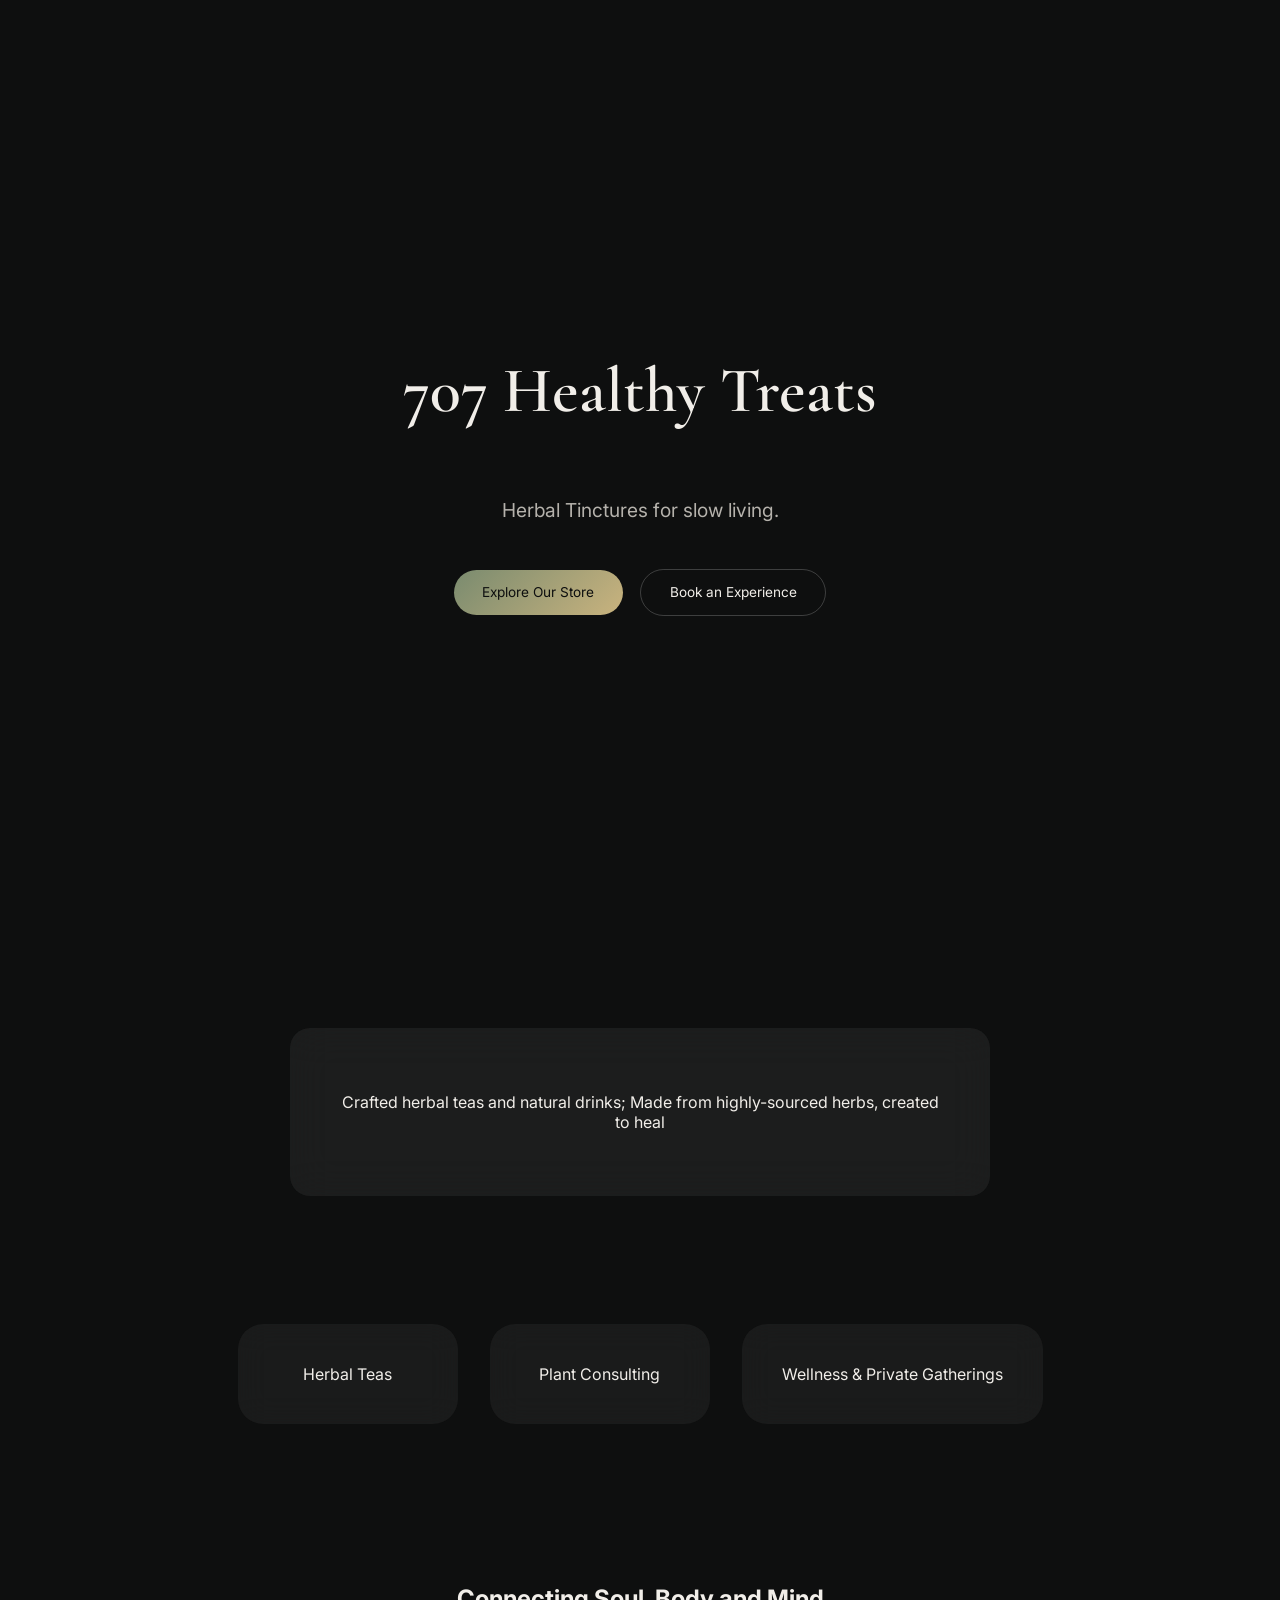
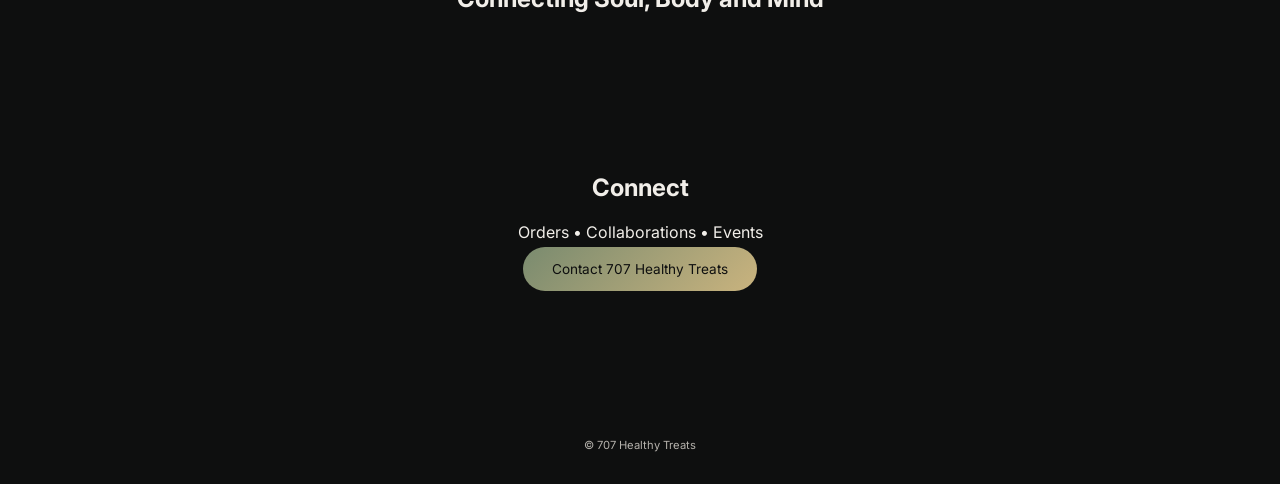
==== index.html @ c8fb6248 "first commit" ====
<!DOCTYPE html>
<html lang="en">
<head>
  <meta charset="UTF-8" />
  <meta name="viewport" content="width=device-width, initial-scale=1.0"/>
  <title>707 Healthy Treats</title>

  <link href="https://fonts.googleapis.com/css2?family=Cormorant+Garamond:wght@400;600&family=Inter:wght@300;400;500&display=swap" rel="stylesheet">
  <link rel="stylesheet" href="styles.css" />
</head>

<body>

<div class="noise"></div>

<section class="hero">
  <h1>707 Healthy Treats</h1>
  <p class="hero-sub">Herbal Tinctures for slow living.</p>

  <div class="hero-buttons">
    <a href="#experience" class="btn glow">Explore Our Store</a>
    <a href="#contact" class="btn ghost">Book an Experience</a>
  </div>
</section>

<section class="glass reveal">
  <p>
    Crafted herbal teas and natural drinks; Made from highly-sourced herbs, created to heal 
  </p>
</section>

<section class="cards reveal">
  <div class="card float">Herbal Teas</div>
  <div class="card float delay">Plant Consulting</div>
  <div class="card float delay2">Wellness & Private Gatherings</div>
</section>

<section id="experience" class="statement reveal">
  <h2>Connecting Soul, Body and Mind</h2>
</section>

<section id="contact" class="contact reveal">
  <h2>Connect</h2>
  <p>Orders • Collaborations • Events</p>
  <a class="btn glow">Contact 707 Healthy Treats</a>
</section>

<footer>
  © 707 Healthy Treats
</footer>

<script src="script.js"></script>
</body>
</html>
---- styles.css ----
* {
  box-sizing: border-box;
}

body {
  margin: 0;
  background: #0E0F0F;
  color: #F1EEE9;
  font-family: 'Inter', sans-serif;
  overflow-x: hidden;
}

.noise {
  position: fixed;
  inset: 0;
  background: url('https://grainy-gradients.vercel.app/noise.svg');
  opacity: 0.04;
  pointer-events: none;
  z-index: 1;
}

.hero {
  min-height: 100vh;
  display: flex;
  flex-direction: column;
  justify-content: center;
  align-items: center;
  text-align: center;
  z-index: 2;
  position: relative;
}

h1 {
  font-family: 'Cormorant Garamond', serif;
  font-size: 4rem;
  font-weight: 600;
}

.hero-sub {
  font-size: 1.2rem;
  color: #B5B2AC;
  margin-top: 1rem;
}

.hero-buttons {
  margin-top: 2.5rem;
}

.btn {
  padding: 0.9rem 1.8rem;
  margin: 0.4rem;
  border-radius: 40px;
  text-decoration: none;
  font-size: 0.85rem;
  transition: all 0.4s ease;
}

.glow {
  background: linear-gradient(135deg, #7A8B6F, #C9B37E);
  color: #0E0F0F;
}

.glow:hover {
  box-shadow: 0 0 30px rgba(201,179,126,0.4);
}

.ghost {
  border: 1px solid rgba(255,255,255,0.2);
  color: #F1EEE9;
}

.glass {
  max-width: 700px;
  margin: 8rem auto;
  padding: 3rem;
  background: rgba(255,255,255,0.06);
  backdrop-filter: blur(20px);
  border-radius: 20px;
  text-align: center;
}

.cards {
  display: flex;
  justify-content: center;
  gap: 2rem;
  margin: 6rem 2rem;
}

.card {
  background: rgba(255,255,255,0.05);
  padding: 2.5rem;
  border-radius: 25px;
  min-width: 220px;
  text-align: center;
  backdrop-filter: blur(15px);
}

.float {
  animation: float 6s ease-in-out infinite;
}

.delay { animation-delay: 1.5s; }
.delay2 { animation-delay: 3s; }

@keyframes float {
  0% { transform: translateY(0); }
  50% { transform: translateY(-15px); }
  100% { transform: translateY(0); }
}

.statement {
  text-align: center;
  margin: 10rem 2rem;
}

.contact {
  text-align: center;
  margin-bottom: 8rem;
}

footer {
  text-align: center;
  padding: 2rem;
  font-size: 0.7rem;
  color: #B5B2AC;
}

.reveal {
  opacity: 0;
  transform: translateY(30px);
  transition: all 1s ease;
}

.reveal.active {
  opacity: 1;
  transform: translateY(0);
}
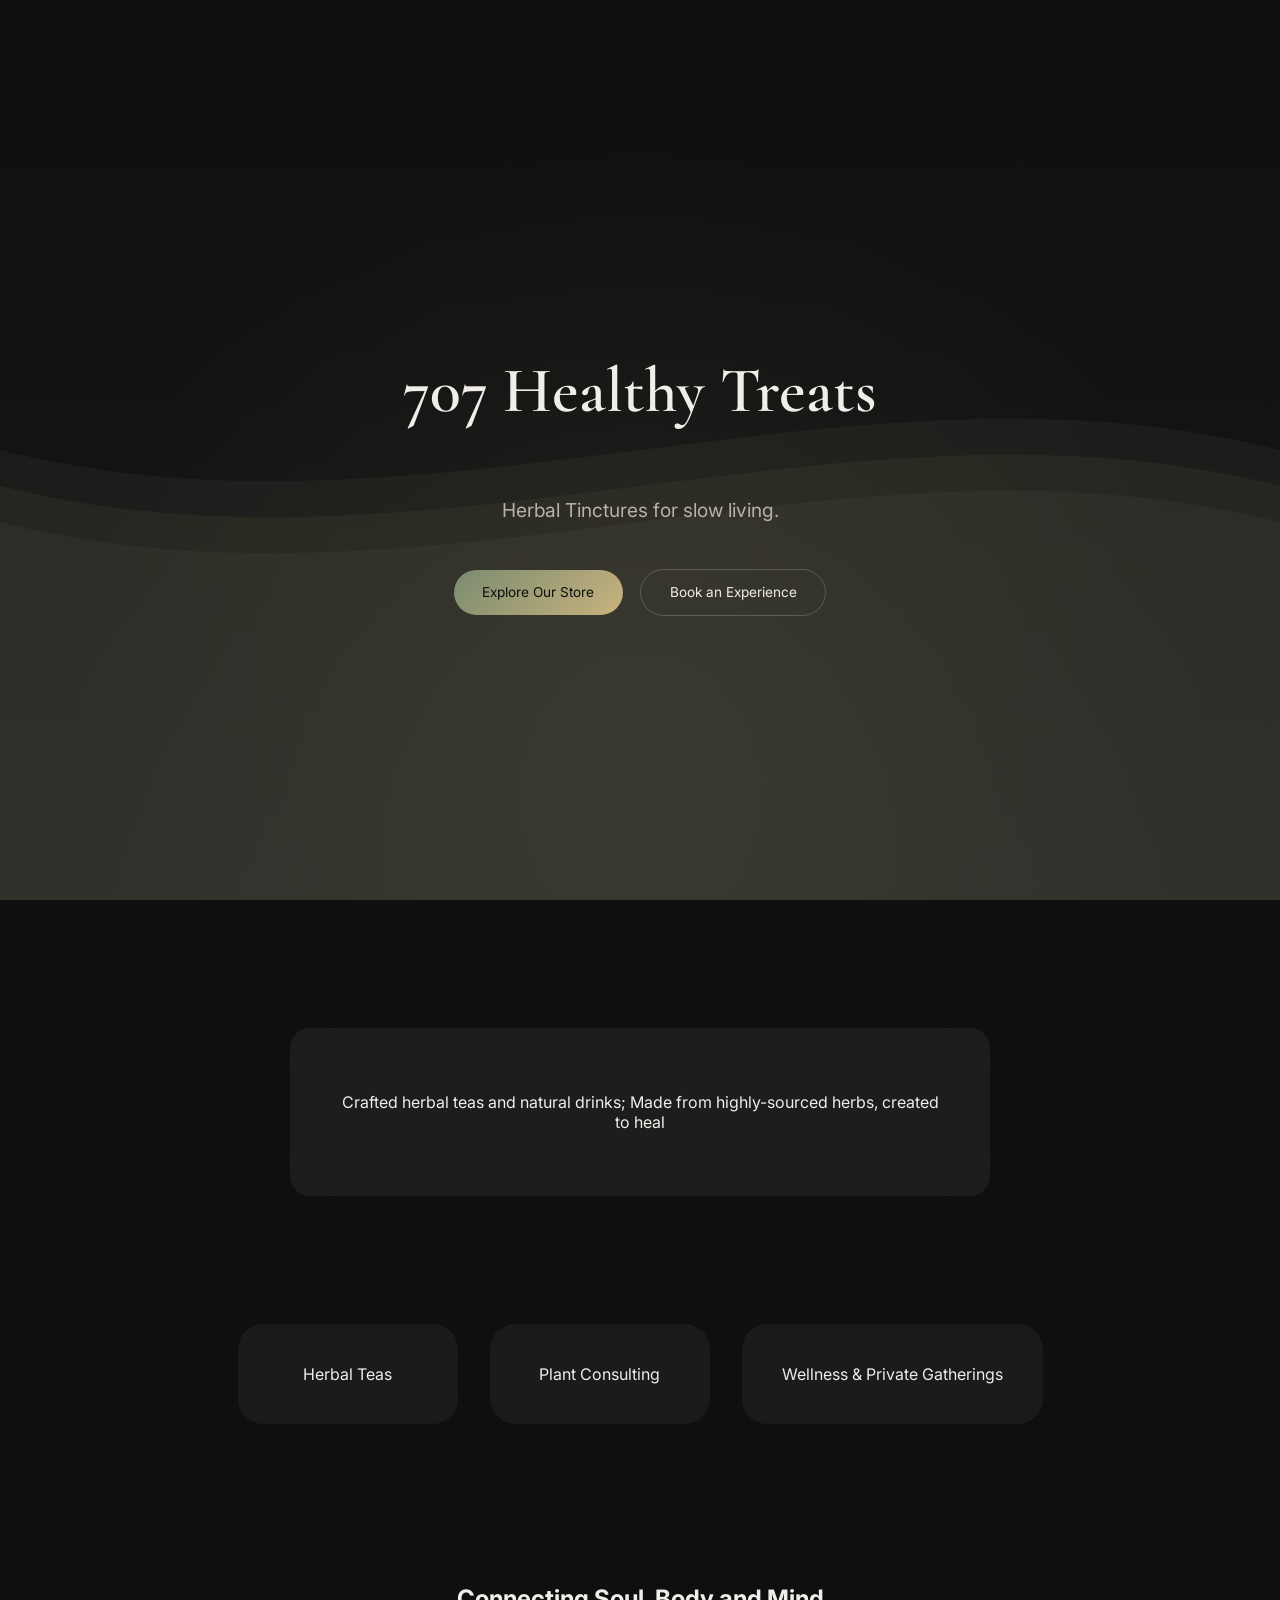
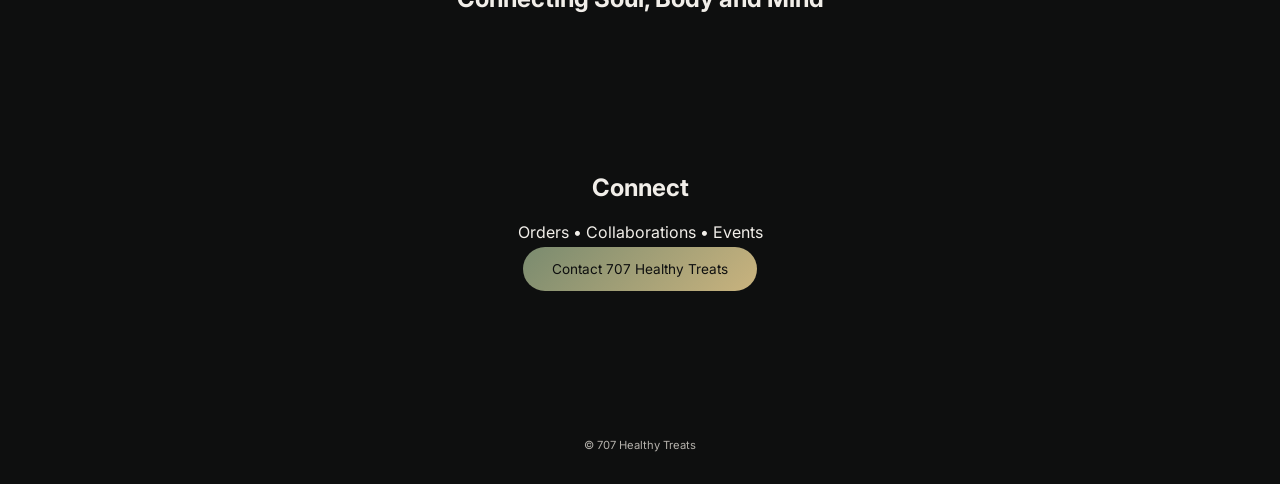
==== commit 4006e354: "waves" ====
--- a/index.html
+++ b/index.html
@@ -10,6 +10,16 @@
 </head>
 
 <body>
+    <div class="wave-bg">
+  <svg viewBox="0 0 1440 600" preserveAspectRatio="none">
+    <path class="wave wave1"
+      d="M0,300 C240,360 480,240 720,300 960,360 1200,240 1440,300 L1440,600 L0,600 Z"/>
+    <path class="wave wave2"
+      d="M0,320 C240,380 480,260 720,320 960,380 1200,260 1440,320 L1440,600 L0,600 Z"/>
+    <path class="wave wave3"
+      d="M0,340 C240,400 480,280 720,340 960,400 1200,280 1440,340 L1440,600 L0,600 Z"/>
+  </svg>
+</div>
 
 <div class="noise"></div>
 
--- a/styles.css
+++ b/styles.css
@@ -1,5 +1,10 @@
 * {
   box-sizing: border-box;
+}
+
+body > *:not(.wave-bg) {
+  position: relative;
+  z-index: 2;
 }
 
 body {
@@ -135,3 +140,65 @@
   opacity: 1;
   transform: translateY(0);
 }
+
+.wave-bg {
+  position: fixed;
+  inset: 0;
+  z-index: 0;
+  background: linear-gradient(180deg, #0E0F0F 0%, #161818 100%);
+  overflow: hidden;
+}
+
+.wave-bg svg {
+  position: absolute;
+  bottom: -10%;
+  width: 200%;
+  height: 120%;
+}
+
+.wave {
+  fill: rgba(122, 139, 111, 0.08);
+  animation: waveMove 20s ease-in-out infinite alternate;
+}
+
+.wave1 {
+  animation-duration: 22s;
+}
+
+.wave2 {
+  fill: rgba(201, 179, 126, 0.06);
+  animation-duration: 28s;
+}
+
+.wave3 {
+  fill: rgba(255, 255, 255, 0.03);
+  animation-duration: 35s;
+}
+
+@keyframes waveMove {
+  0% {
+    transform: translateX(0) translateY(0);
+  }
+  100% {
+    transform: translateX(-15%) translateY(-10px);
+  }
+}
+
+.wave-bg::after {
+  content: "";
+  position: absolute;
+  inset: 0;
+  background: radial-gradient(circle at 50% 80%, rgba(201,179,126,0.08), transparent 60%);
+}
+
+@keyframes waveMove {
+  0% {
+    transform: translateX(0) translateY(0);
+  }
+  50% {
+    transform: translateX(-8%) translateY(-15px);
+  }
+  100% {
+    transform: translateX(-15%) translateY(0);
+  }
+}
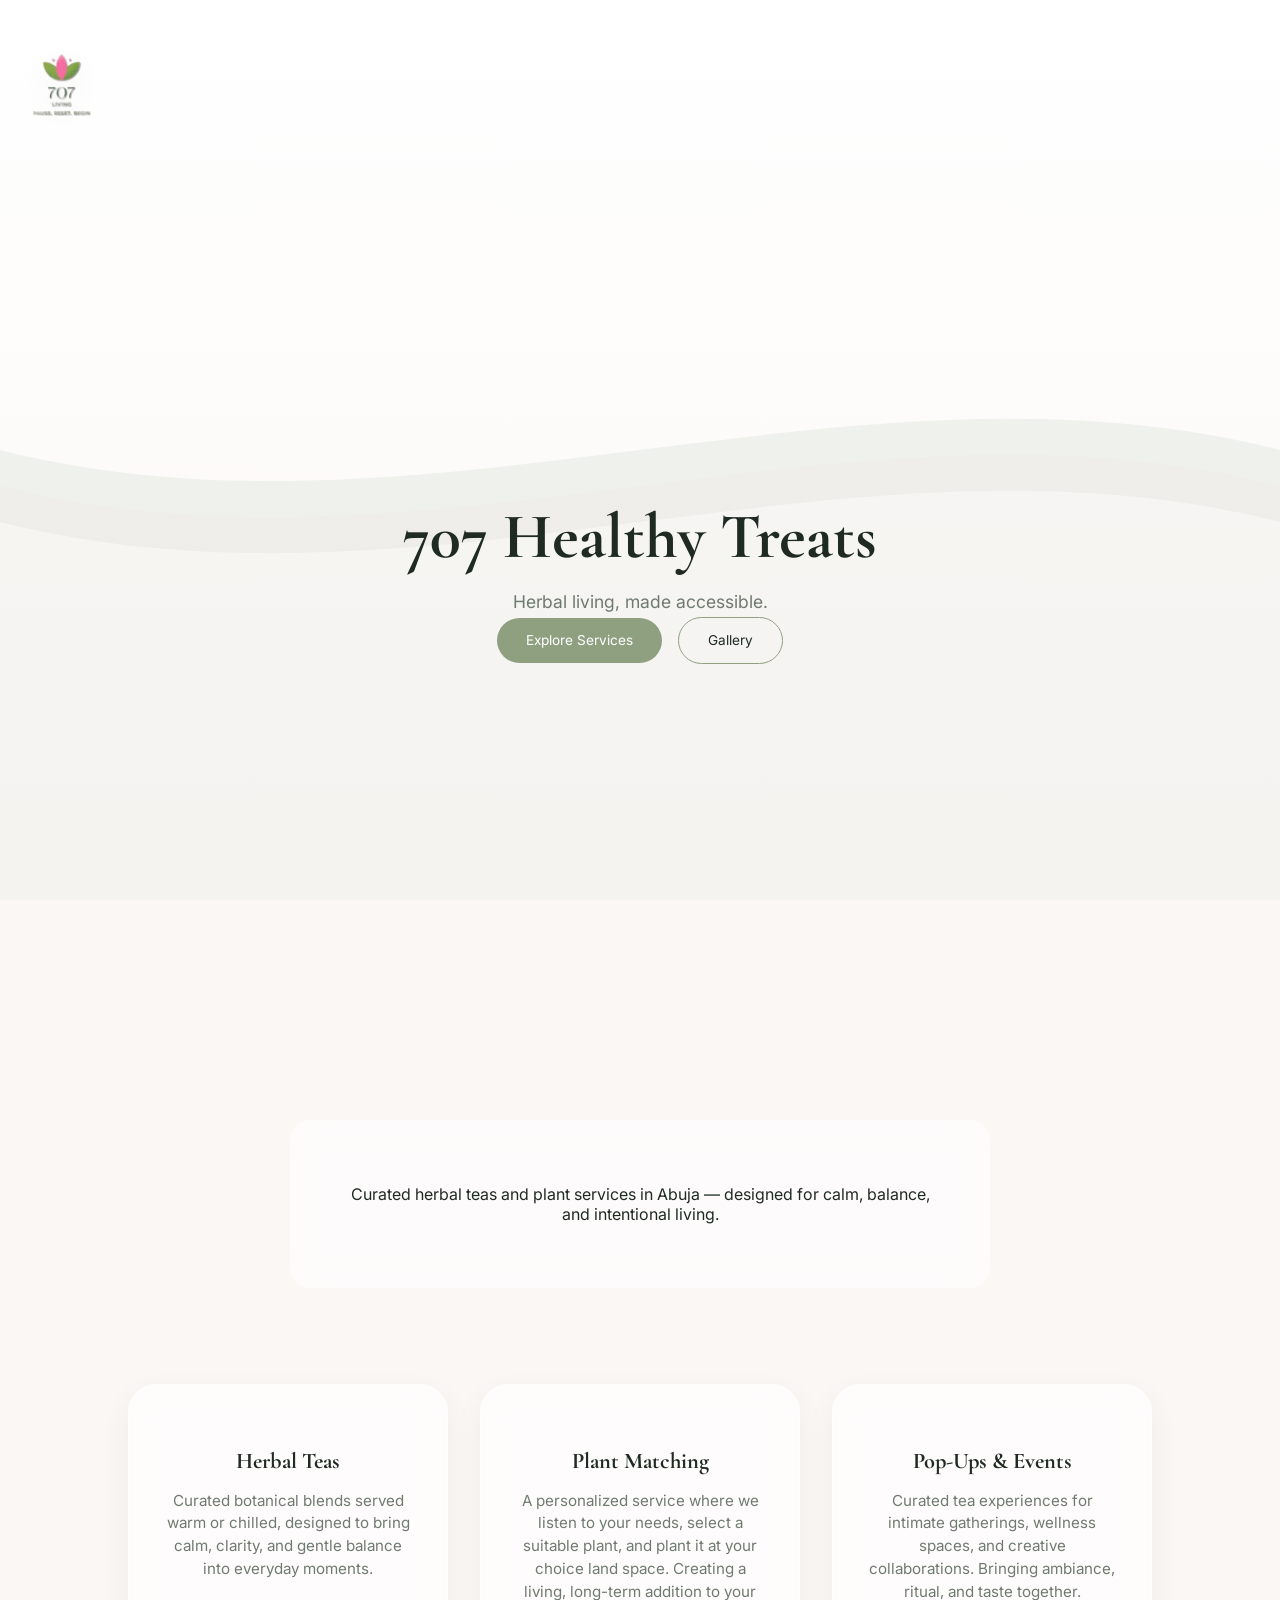
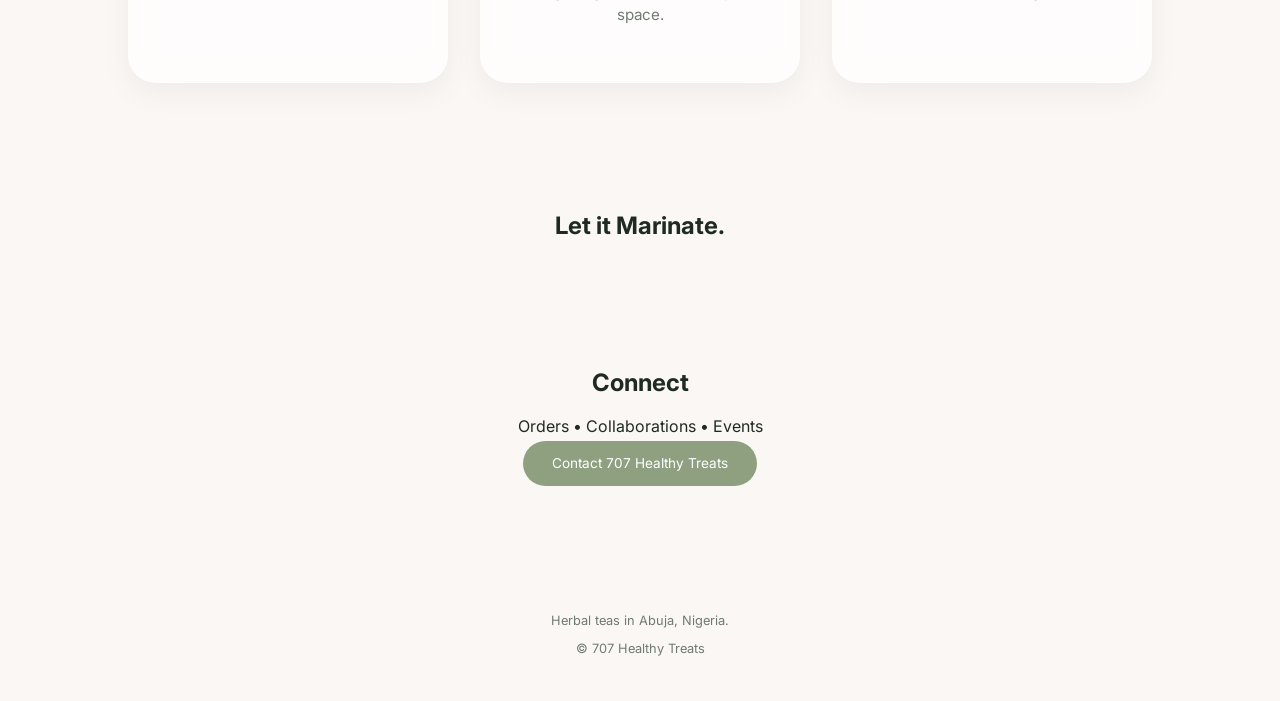
==== commit 314b6330: "Changes II" ====
--- a/index.html
+++ b/index.html
@@ -3,14 +3,26 @@
 <head>
   <meta charset="UTF-8" />
   <meta name="viewport" content="width=device-width, initial-scale=1.0"/>
-  <title>707 Healthy Treats</title>
+
+  <!-- SEO META TAGS -->
+  <title>707 Healthy Treats | Herbal Teas & Plant Services in Abuja, Nigeria</title>
+  <meta name="description" content="707 Healthy Treats offers curated herbal teas, plant services, and botanical experiences in Abuja, Nigeria. Order teas, book plant services, and wellness experiences.">
+  <meta name="keywords" content="herbs in Nigeria, herbal tea Abuja, natural herbs Abuja, plant services Abuja, herbal wellness Nigeria, botanical tea Nigeria">
+  <meta name="author" content="707 Healthy Treats">
+
+  <!-- Open Graph (for Instagram/WhatsApp previews) -->
+  <meta property="og:title" content="707 Healthy Treats — Herbal Teas in Abuja">
+  <meta property="og:description" content="Modern herbal teas and plant services in Abuja, Nigeria.">
+  <meta property="og:type" content="website">
 
   <link href="https://fonts.googleapis.com/css2?family=Cormorant+Garamond:wght@400;600&family=Inter:wght@300;400;500&display=swap" rel="stylesheet">
   <link rel="stylesheet" href="styles.css" />
 </head>
 
 <body>
-    <div class="wave-bg">
+
+<!-- LIGHT WAVE BACKGROUND -->
+<div class="wave-bg">
   <svg viewBox="0 0 1440 600" preserveAspectRatio="none">
     <path class="wave wave1"
       d="M0,300 C240,360 480,240 720,300 960,360 1200,240 1440,300 L1440,600 L0,600 Z"/>
@@ -21,42 +33,69 @@
   </svg>
 </div>
 
-<div class="noise"></div>
+<div class="floating-logo">
+  <img src="logo707.png" alt="707 Healthy Treats Logo">
+</div>
 
-<section class="hero">
+
+<header class="hero">
   <h1>707 Healthy Treats</h1>
-  <p class="hero-sub">Herbal Tinctures for slow living.</p>
+  <p class="hero-sub">Herbal living, made accessible.</p>
 
   <div class="hero-buttons">
-    <a href="#experience" class="btn glow">Explore Our Store</a>
-    <a href="#contact" class="btn ghost">Book an Experience</a>
+    <a href="#services" class="btn primary">Explore Services</a>
+    <a href="#contact" class="btn secondary">Gallery</a>
   </div>
-</section>
+</header>
 
 <section class="glass reveal">
   <p>
-    Crafted herbal teas and natural drinks; Made from highly-sourced herbs, created to heal 
+    Curated herbal teas and plant services in Abuja — designed for calm,
+    balance, and intentional living.
   </p>
 </section>
 
-<section class="cards reveal">
-  <div class="card float">Herbal Teas</div>
-  <div class="card float delay">Plant Consulting</div>
-  <div class="card float delay2">Wellness & Private Gatherings</div>
+<section id="services" class="cards reveal">
+
+  <div class="card float">
+    <h3>Herbal Teas</h3>
+    <p>
+      Curated botanical blends served warm or chilled, 
+      designed to bring calm, clarity, and gentle balance into everyday moments.
+    </p>
+  </div>
+
+  <div class="card float delay">
+    <h3>Plant Matching</h3>
+    <p>
+      A personalized service where we listen to your needs, select a suitable plant, 
+      and plant it at your choice land space. Creating a living, long-term addition to your space.
+    </p>
+  </div>
+
+  <div class="card float delay2">
+    <h3>Pop-Ups & Events</h3>
+    <p>
+      Curated tea experiences for intimate gatherings, wellness spaces, and creative 
+      collaborations. Bringing ambiance, ritual, and taste together.
+    </p>
+  </div>
+
 </section>
 
-<section id="experience" class="statement reveal">
-  <h2>Connecting Soul, Body and Mind</h2>
+<section class="statement reveal">
+  <h2>Let it Marinate.</h2>
 </section>
 
 <section id="contact" class="contact reveal">
   <h2>Connect</h2>
   <p>Orders • Collaborations • Events</p>
-  <a class="btn glow">Contact 707 Healthy Treats</a>
+  <a class="btn primary">Contact 707 Healthy Treats</a>
 </section>
 
 <footer>
-  © 707 Healthy Treats
+  <p>Herbal teas in Abuja, Nigeria.</p>
+  <p>© 707 Healthy Treats</p>
 </footer>
 
 <script src="script.js"></script>
--- a/styles.css
+++ b/styles.css
@@ -2,28 +2,67 @@
   box-sizing: border-box;
 }
 
+body {
+  margin: 0;
+  background: #FBF7F5;
+  color: #1F2B22;
+  font-family: 'Inter', sans-serif;
+  overflow-x: hidden;
+}
+
+/* LIGHT WAVE BACKGROUND */
+.wave-bg {
+  position: fixed;
+  inset: 0;
+  z-index: 0;
+  background: linear-gradient(180deg, #FFFFFF 0%, #FBF7F5 100%);
+  overflow: hidden;
+}
+
+.wave-bg svg {
+  position: absolute;
+  bottom: -10%;
+  width: 200%;
+  height: 120%;
+}
+
+.wave {
+  animation: waveMove 22s ease-in-out infinite alternate;
+}
+
+.wave1 {
+  fill: rgba(143, 160, 129, 0.12); /* soft green */
+}
+
+.wave2 {
+  fill: rgba(242, 198, 207, 0.08); /* blush pink */
+  animation-duration: 28s;
+}
+
+.wave3 {
+  fill: rgba(255, 255, 255, 0.4);
+  animation-duration: 35s;
+}
+
+@keyframes waveMove {
+  0% {
+    transform: translateX(0) translateY(0);
+  }
+  50% {
+    transform: translateX(-8%) translateY(-15px);
+  }
+  100% {
+    transform: translateX(-15%) translateY(0);
+  }
+}
+
+/* Ensure content floats ABOVE waves */
 body > *:not(.wave-bg) {
   position: relative;
   z-index: 2;
 }
 
-body {
-  margin: 0;
-  background: #0E0F0F;
-  color: #F1EEE9;
-  font-family: 'Inter', sans-serif;
-  overflow-x: hidden;
-}
-
-.noise {
-  position: fixed;
-  inset: 0;
-  background: url('https://grainy-gradients.vercel.app/noise.svg');
-  opacity: 0.04;
-  pointer-events: none;
-  z-index: 1;
-}
-
+/* HERO */
 .hero {
   min-height: 100vh;
   display: flex;
@@ -31,26 +70,22 @@
   justify-content: center;
   align-items: center;
   text-align: center;
-  z-index: 2;
-  position: relative;
+  padding: 2rem;
 }
 
 h1 {
   font-family: 'Cormorant Garamond', serif;
-  font-size: 4rem;
-  font-weight: 600;
+  font-size: clamp(2.8rem, 5vw, 4rem);
+  margin: 0;
 }
 
 .hero-sub {
-  font-size: 1.2rem;
-  color: #B5B2AC;
+  font-size: 1.1rem;
+  color: #6F7A70;
   margin-top: 1rem;
 }
 
-.hero-buttons {
-  margin-top: 2.5rem;
-}
-
+/* BUTTONS */
 .btn {
   padding: 0.9rem 1.8rem;
   margin: 0.4rem;
@@ -60,25 +95,26 @@
   transition: all 0.4s ease;
 }
 
-.glow {
-  background: linear-gradient(135deg, #7A8B6F, #C9B37E);
-  color: #0E0F0F;
-}
-
-.glow:hover {
-  box-shadow: 0 0 30px rgba(201,179,126,0.4);
-}
-
-.ghost {
-  border: 1px solid rgba(255,255,255,0.2);
-  color: #F1EEE9;
-}
-
+.primary {
+  background: #8FA081;
+  color: #FFFFFF;
+}
+
+.primary:hover {
+  box-shadow: 0 0 25px rgba(143, 160, 129, 0.5);
+}
+
+.secondary {
+  border: 1px solid #8FA081;
+  color: #1F2B22;
+}
+
+/* GLASS PANEL */
 .glass {
   max-width: 700px;
-  margin: 8rem auto;
+  margin: 6rem auto;
   padding: 3rem;
-  background: rgba(255,255,255,0.06);
+  background: rgba(255,255,255,0.55);
   backdrop-filter: blur(20px);
   border-radius: 20px;
   text-align: center;
@@ -88,18 +124,45 @@
   display: flex;
   justify-content: center;
   gap: 2rem;
-  margin: 6rem 2rem;
+  margin: 6rem 1rem;
+  flex-wrap: wrap;
 }
 
 .card {
-  background: rgba(255,255,255,0.05);
-  padding: 2.5rem;
-  border-radius: 25px;
-  min-width: 220px;
+  background: rgba(255, 255, 255, 0.65);
+  padding: 2.5rem 2rem;
+  border-radius: 28px;
+  min-width: 260px;
+  max-width: 320px;
   text-align: center;
   backdrop-filter: blur(15px);
-}
-
+  box-shadow: 0 10px 30px rgba(0, 0, 0, 0.05);
+  border: 1px solid rgba(255, 255, 255, 0.4);
+  transition: transform 0.4s ease, box-shadow 0.4s ease;
+}
+
+/* Card hover effect */
+.card:hover {
+  transform: translateY(-5px);
+  box-shadow: 0 15px 40px rgba(0, 0, 0, 0.08);
+}
+
+/* Headings inside cards */
+.card h3 {
+  font-family: 'Cormorant Garamond', serif;
+  font-size: 1.4rem;
+  margin-bottom: 0.8rem;
+  color: #1F2B22;
+}
+
+/* Paragraph text inside cards */
+.card p {
+  font-size: 0.95rem;
+  line-height: 1.5;
+  color: #6F7A70;
+}
+
+/* Keep floating animation */
 .float {
   animation: float 6s ease-in-out infinite;
 }
@@ -113,23 +176,41 @@
   100% { transform: translateY(0); }
 }
 
+/* MOBILE RESPONSIVENESS */
+@media (max-width: 768px) {
+  .cards {
+    flex-direction: column;
+    align-items: center;
+  }
+
+  .card {
+    width: 90%;
+    max-width: 340px;
+  }
+}
+
+
+/* STATEMENT */
 .statement {
   text-align: center;
-  margin: 10rem 2rem;
-}
-
+  margin: 8rem 1rem;
+}
+
+/* CONTACT */
 .contact {
   text-align: center;
-  margin-bottom: 8rem;
-}
-
+  margin-bottom: 6rem;
+}
+
+/* FOOTER */
 footer {
   text-align: center;
   padding: 2rem;
-  font-size: 0.7rem;
-  color: #B5B2AC;
-}
-
+  font-size: 0.8rem;
+  color: #6F7A70;
+}
+
+/* REVEAL ANIMATION */
 .reveal {
   opacity: 0;
   transform: translateY(30px);
@@ -141,64 +222,71 @@
   transform: translateY(0);
 }
 
-.wave-bg {
+/* MOBILE RESPONSIVENESS */
+@media (max-width: 768px) {
+  .cards {
+    flex-direction: column;
+    align-items: center;
+  }
+
+  .glass {
+    margin: 4rem 1rem;
+    padding: 2rem;
+  }
+}
+
+
+/* =========================
+   FLOATING LOGO
+========================= */
+
+.floating-logo {
   position: fixed;
-  inset: 0;
-  z-index: 0;
-  background: linear-gradient(180deg, #0E0F0F 0%, #161818 100%);
-  overflow: hidden;
-}
-
-.wave-bg svg {
-  position: absolute;
-  bottom: -10%;
-  width: 200%;
-  height: 120%;
-}
-
-.wave {
-  fill: rgba(122, 139, 111, 0.08);
-  animation: waveMove 20s ease-in-out infinite alternate;
-}
-
-.wave1 {
-  animation-duration: 22s;
-}
-
-.wave2 {
-  fill: rgba(201, 179, 126, 0.06);
-  animation-duration: 28s;
-}
-
-.wave3 {
-  fill: rgba(255, 255, 255, 0.03);
-  animation-duration: 35s;
-}
-
-@keyframes waveMove {
+  top: 20px;
+  left: 50%;
+  transform: translateX(-50%);
+  z-index: 1000;
+  animation: logoFloat 6s ease-in-out infinite;
+  pointer-events: none; /* so it doesn't block clicks */
+}
+
+.floating-logo img {
+  width: 120px;
+  height: auto;
+  opacity: 0.9;
+  filter: drop-shadow(0 10px 20px rgba(0, 0, 0, 0.08));
+  transition: transform 0.4s ease, opacity 0.4s ease;
+}
+
+/* Subtle hover effect (if you later remove pointer-events) */
+.floating-logo img:hover {
+  transform: scale(1.05);
+  opacity: 1;
+}
+
+/* Floating animation */
+@keyframes logoFloat {
   0% {
-    transform: translateX(0) translateY(0);
+    transform: translate(-50%, 0);
+  }
+  50% {
+    transform: translate(-50%, 10px);
   }
   100% {
-    transform: translateX(-15%) translateY(-10px);
-  }
-}
-
-.wave-bg::after {
-  content: "";
-  position: absolute;
-  inset: 0;
-  background: radial-gradient(circle at 50% 80%, rgba(201,179,126,0.08), transparent 60%);
-}
-
-@keyframes waveMove {
-  0% {
-    transform: translateX(0) translateY(0);
-  }
-  50% {
-    transform: translateX(-8%) translateY(-15px);
-  }
-  100% {
-    transform: translateX(-15%) translateY(0);
-  }
-}
+    transform: translate(-50%, 0);
+  }
+}
+
+/* =========================
+   MOBILE ADJUSTMENT
+========================= */
+
+@media (max-width: 768px) {
+  .floating-logo img {
+    width: 90px; /* slightly smaller on mobile */
+  }
+
+  .floating-logo {
+    top: 12px;
+  }
+}
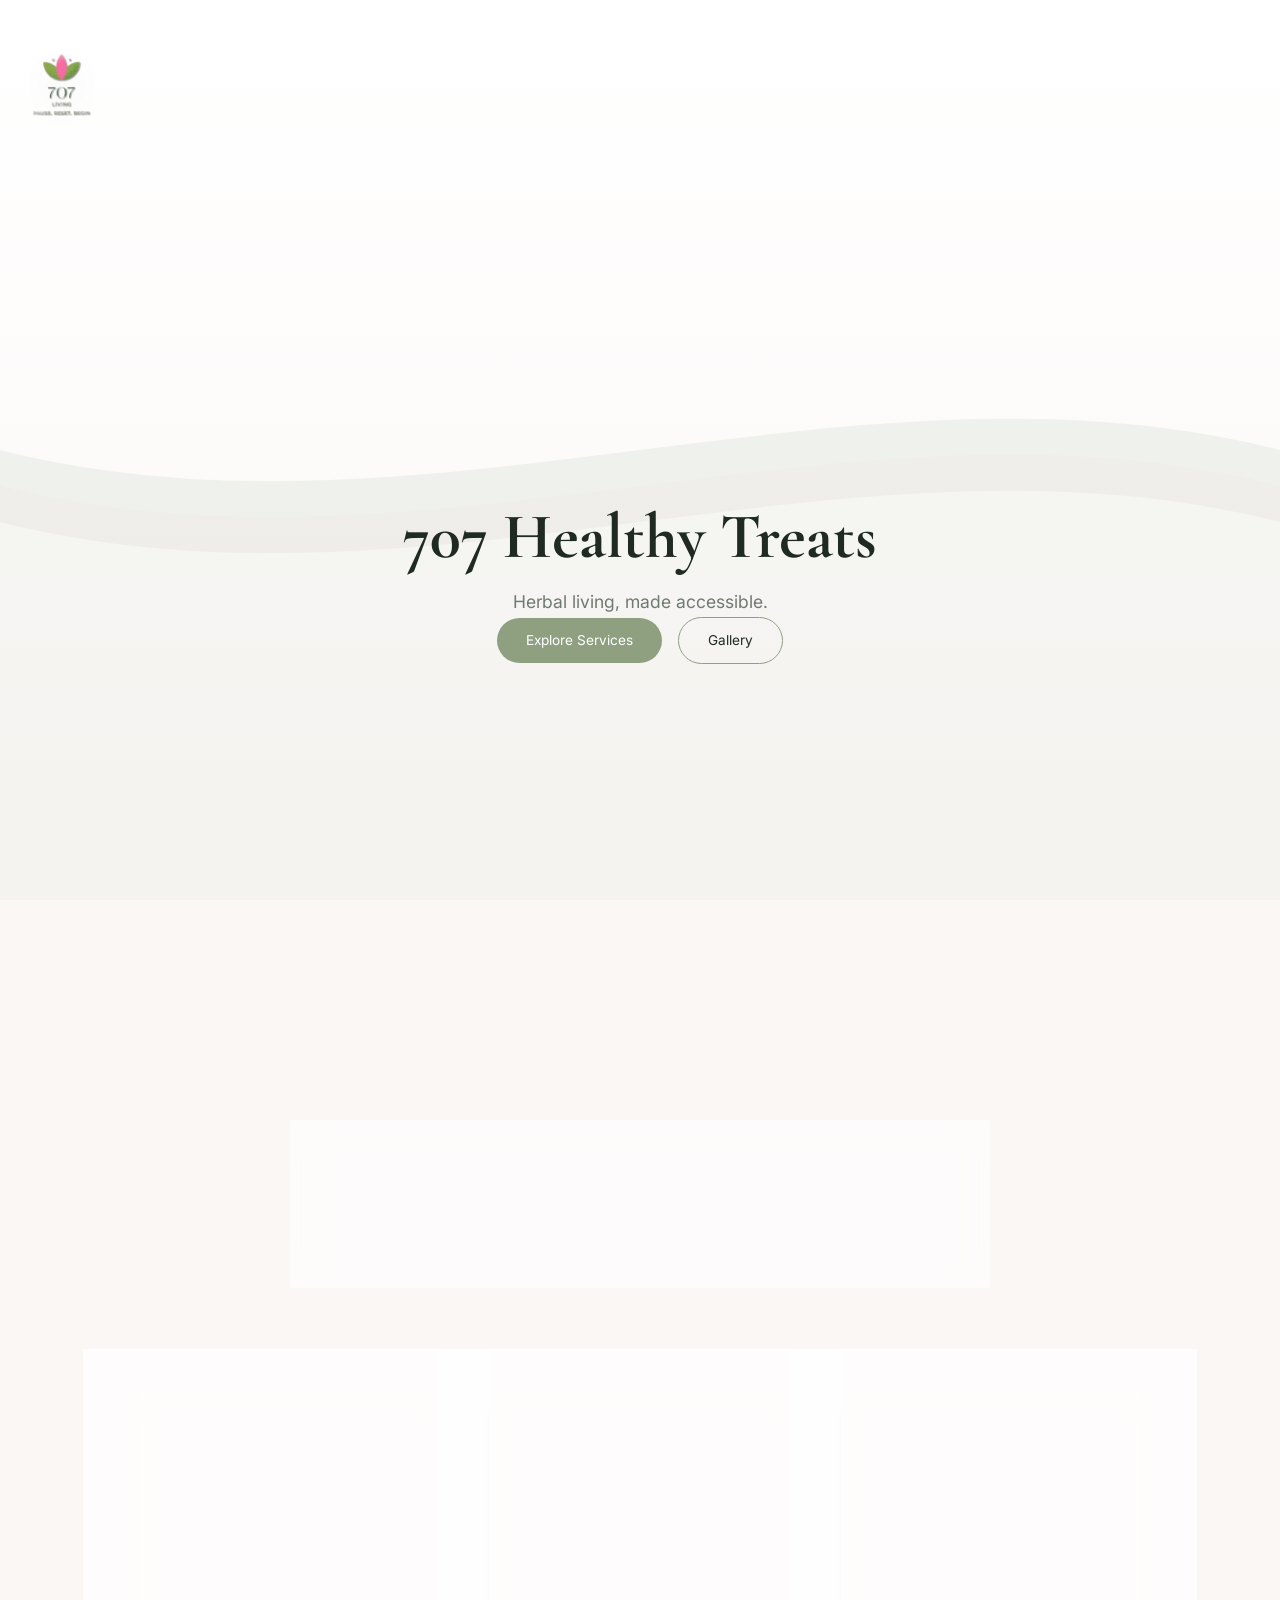
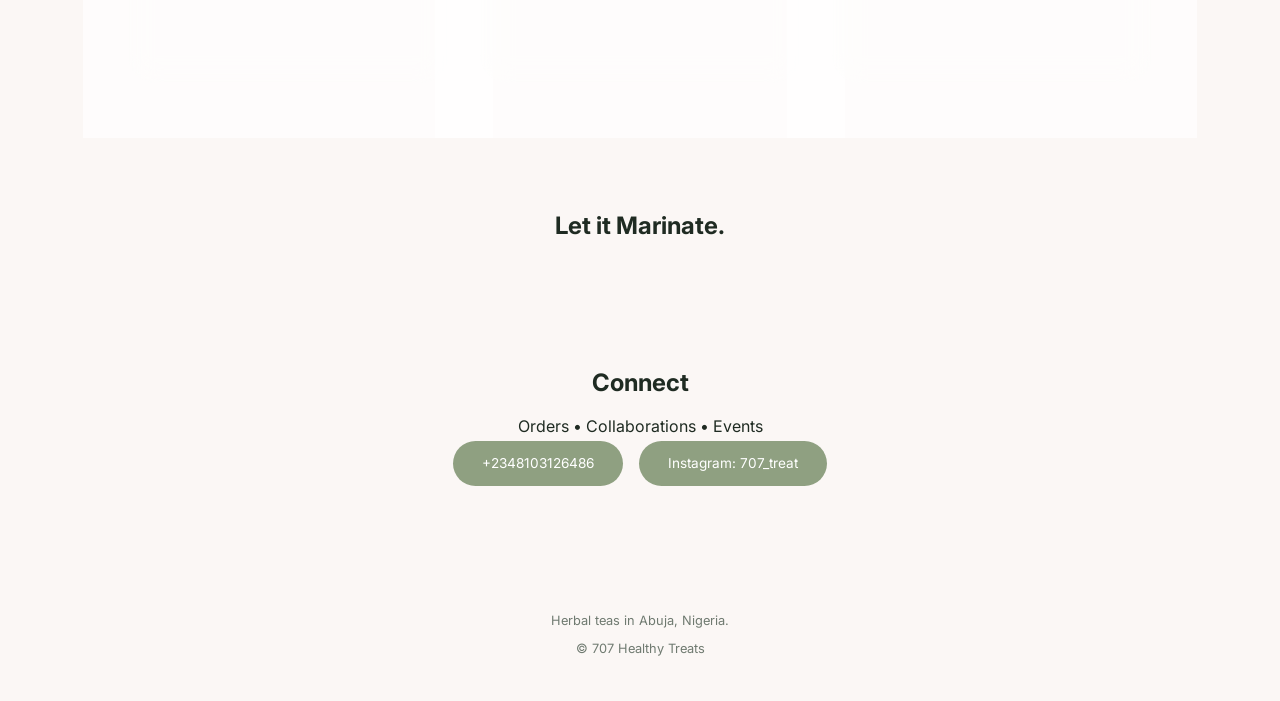
==== commit ae172876: "gallery page" ====
--- a/index.html
+++ b/index.html
@@ -44,7 +44,7 @@
 
   <div class="hero-buttons">
     <a href="#services" class="btn primary">Explore Services</a>
-    <a href="#contact" class="btn secondary">Gallery</a>
+    <a href="gallery.html" class="btn secondary">Gallery</a>
   </div>
 </header>
 
@@ -90,7 +90,9 @@
 <section id="contact" class="contact reveal">
   <h2>Connect</h2>
   <p>Orders • Collaborations • Events</p>
-  <a class="btn primary">Contact 707 Healthy Treats</a>
+
+  <a class="btn primary">+2348103126486</a>
+  <a class="btn primary" href="https://www.instagram.com/707_treat?utm_source=ig_web_button_share_sheet&igsh=ZDNlZDc0MzIxNw==">Instagram: 707_treat</a>
 </section>
 
 <footer>
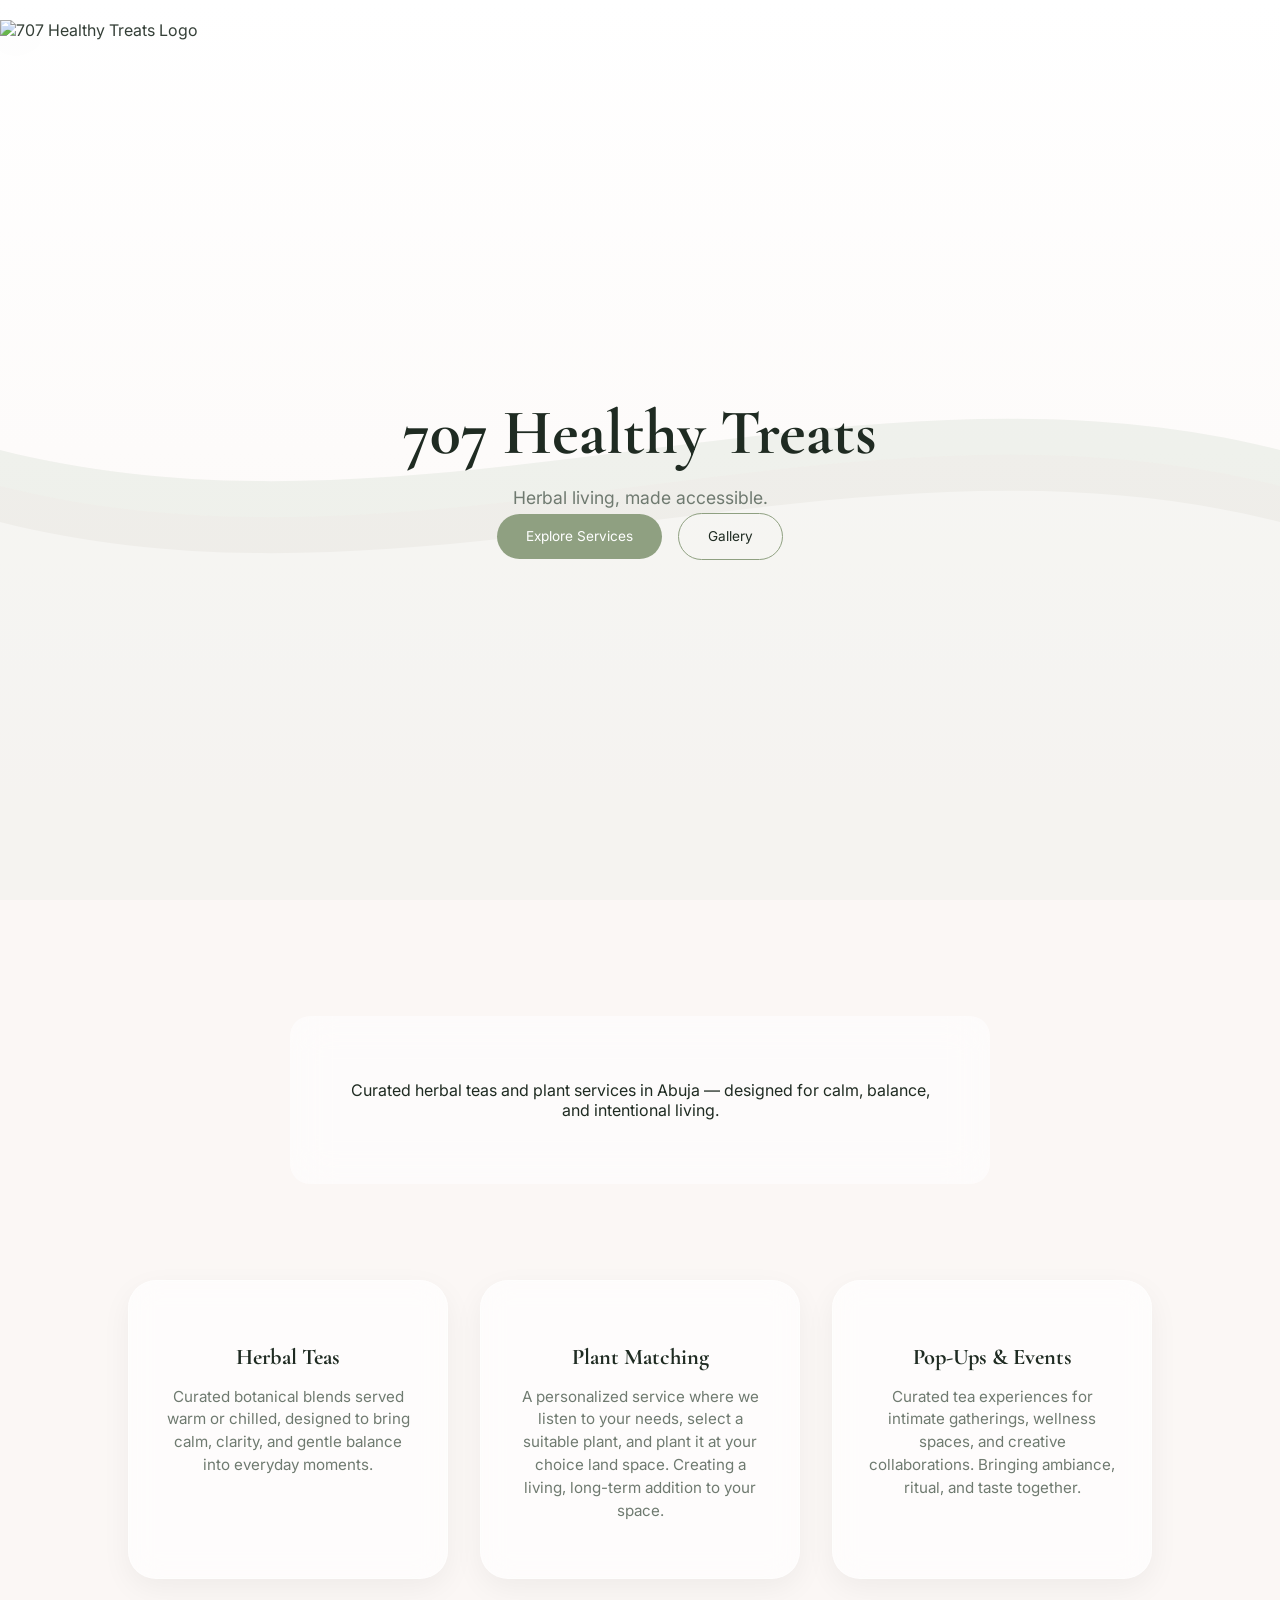
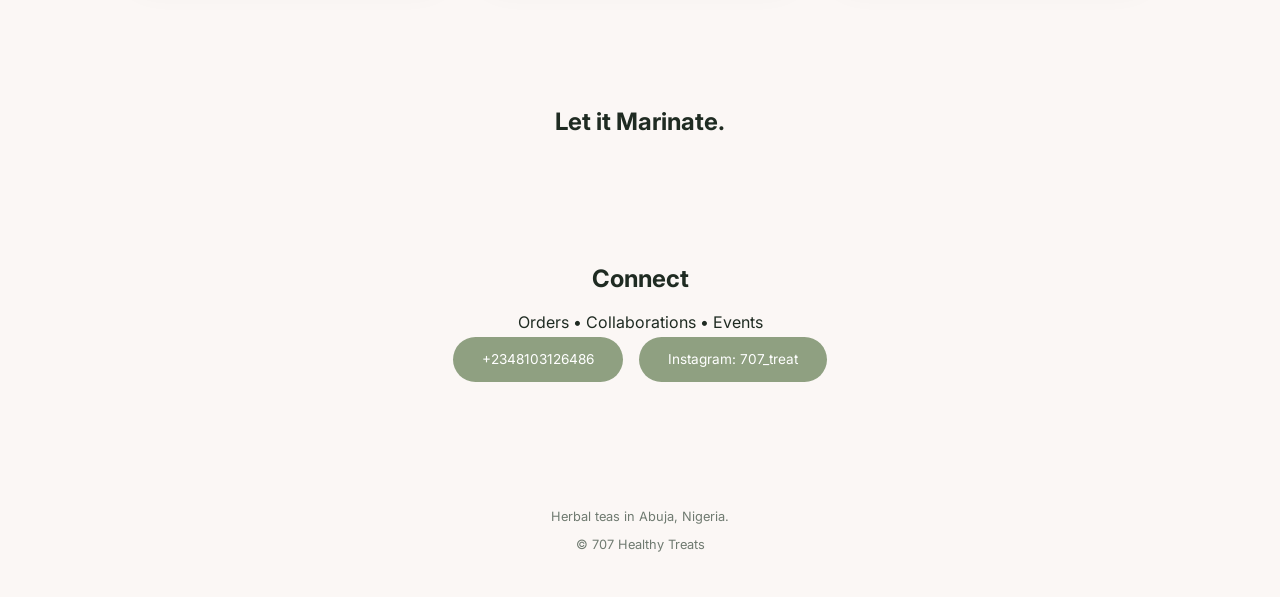
==== commit 585e57a1: "gallery videos" ====
--- a/index.html
+++ b/index.html
@@ -34,7 +34,7 @@
 </div>
 
 <div class="floating-logo">
-  <img src="logo707.png" alt="707 Healthy Treats Logo">
+  <img src="Assets/logo707.png" alt="707 Healthy Treats Logo">
 </div>
 
 
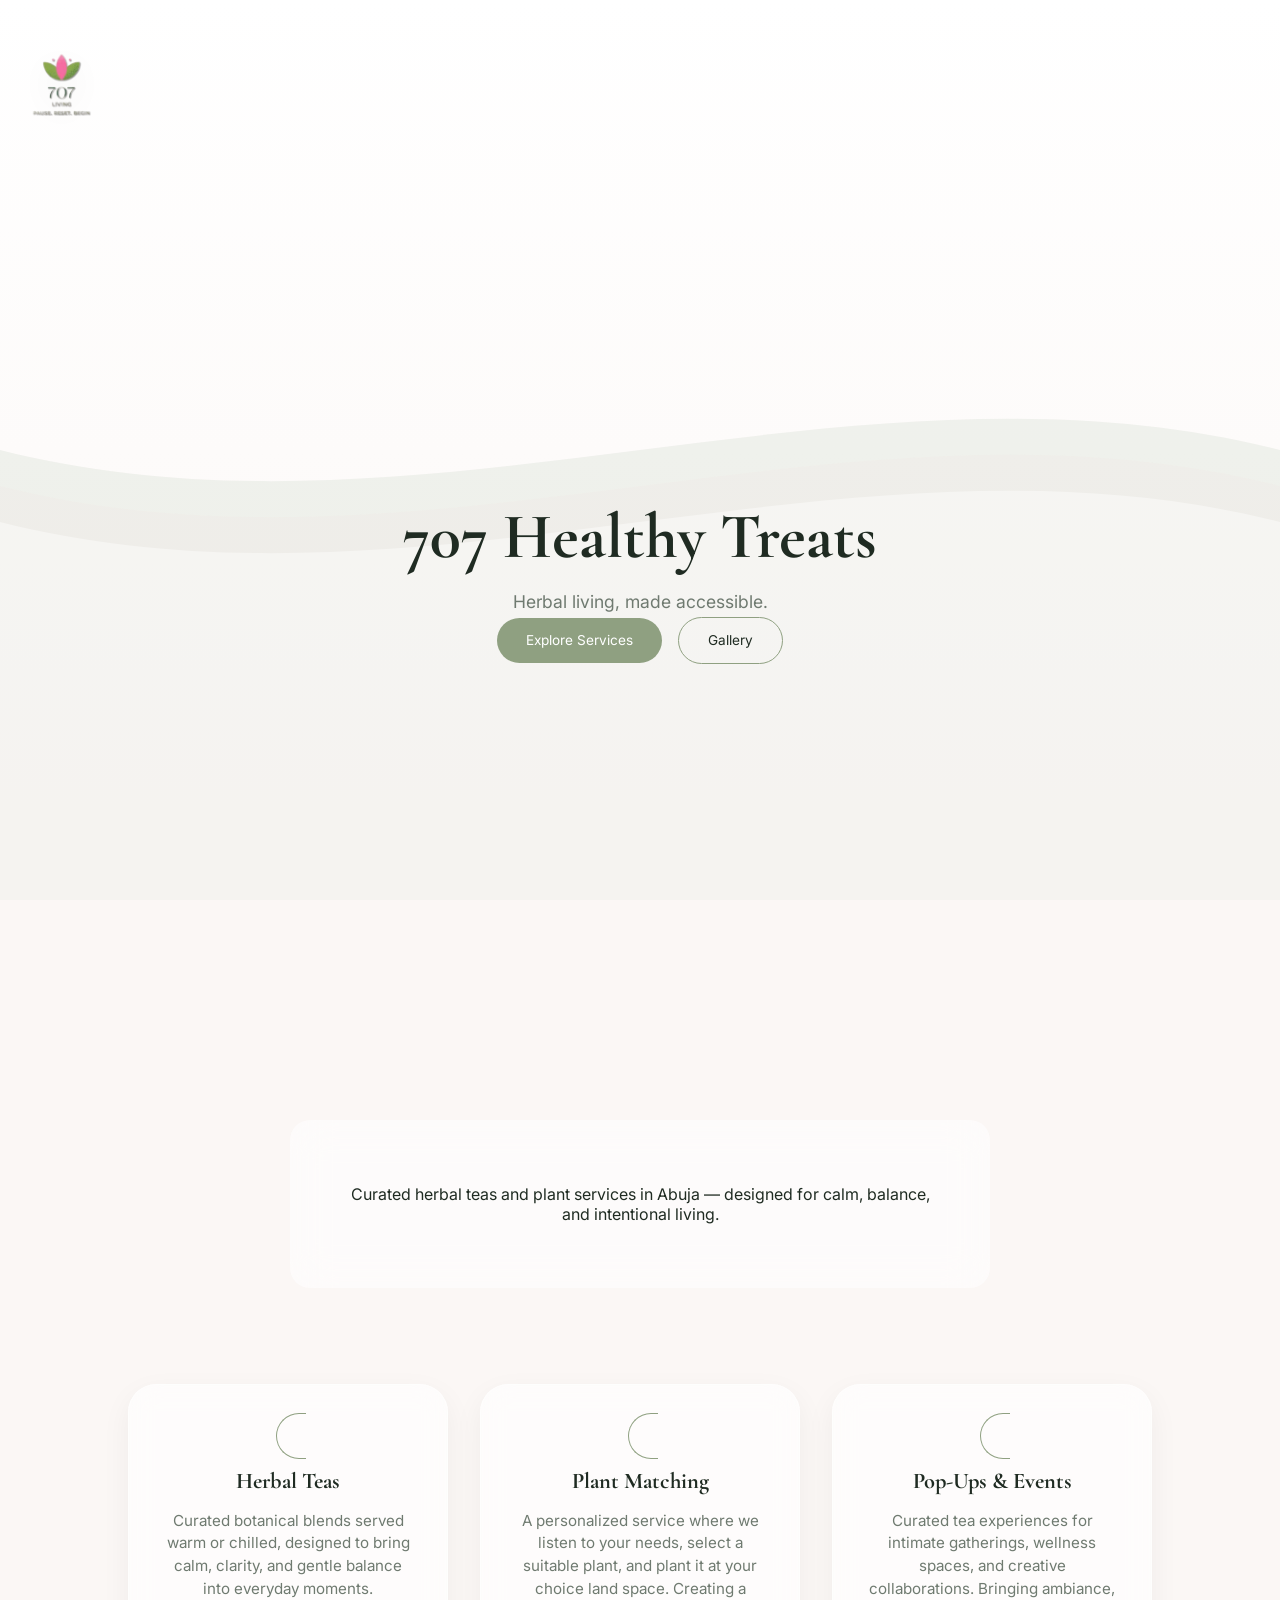
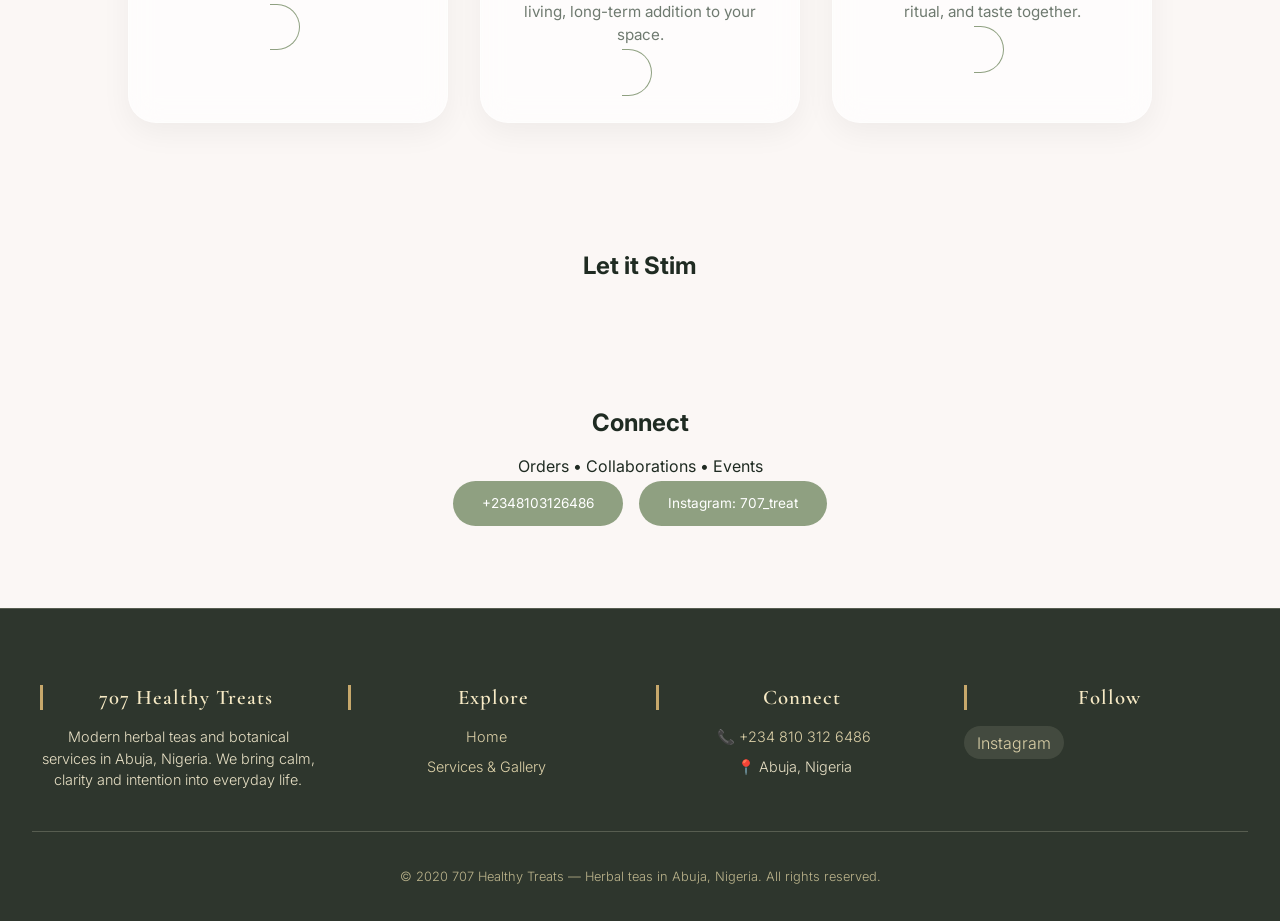
==== commit c788016b: "gallery videos" ====
--- a/index.html
+++ b/index.html
@@ -17,6 +17,8 @@
 
   <link href="https://fonts.googleapis.com/css2?family=Cormorant+Garamond:wght@400;600&family=Inter:wght@300;400;500&display=swap" rel="stylesheet">
   <link rel="stylesheet" href="styles.css" />
+  <link rel="stylesheet" href="footer.css" />
+    <link rel="icon" type="image/png" href="logo707.png">
 </head>
 
 <body>
@@ -58,33 +60,39 @@
 <section id="services" class="cards reveal">
 
   <div class="card float">
+    <a href="gallery.html" class="btn secondary">
     <h3>Herbal Teas</h3>
     <p>
       Curated botanical blends served warm or chilled, 
       designed to bring calm, clarity, and gentle balance into everyday moments.
     </p>
+  </a>
   </div>
 
   <div class="card float delay">
+    <a href="gallery.html" class="btn secondary">
     <h3>Plant Matching</h3>
     <p>
       A personalized service where we listen to your needs, select a suitable plant, 
       and plant it at your choice land space. Creating a living, long-term addition to your space.
     </p>
+    </a>
   </div>
 
   <div class="card float delay2">
+    <a href="gallery.html" class="btn secondary">
     <h3>Pop-Ups & Events</h3>
     <p>
       Curated tea experiences for intimate gatherings, wellness spaces, and creative 
       collaborations. Bringing ambiance, ritual, and taste together.
     </p>
+    </a>
   </div>
 
 </section>
 
 <section class="statement reveal">
-  <h2>Let it Marinate.</h2>
+  <h2>Let it Stim</h2>
 </section>
 
 <section id="contact" class="contact reveal">
@@ -96,10 +104,43 @@
 </section>
 
 <footer>
-  <p>Herbal teas in Abuja, Nigeria.</p>
-  <p>© 707 Healthy Treats</p>
+  <div class="footer-container">
+    <div class="footer-col">
+      <h4>707 Healthy Treats</h4>
+      <p>Modern herbal teas and botanical services in Abuja, Nigeria. We bring calm, clarity and intention into everyday life.</p>
+    </div>
+
+    <div class="footer-col">
+      <h4>Explore</h4>
+      <ul>
+        <li><a href="index.html">Home</a></li>
+        <li><a href="gallery.html">Services & Gallery</a></li>
+      </ul>
+    </div>
+
+    <div class="footer-col">
+      <h4>Connect</h4>
+      <ul>
+        <li>📞 <a href="tel:+2348103126486">+234 810 312 6486</a></li>
+        <li>📍 Abuja, Nigeria</li>
+      </ul>
+    </div>
+
+    <div class="footer-col">
+      <h4>Follow</h4>
+      <div class="social-links">
+        <a href="https://www.instagram.com/707_treat" target="_blank" rel="noopener noreferrer">Instagram</a>
+        <!-- Add more social links here if needed -->
+      </div>
+    </div>
+  </div>
+
+  <div class="footer-bottom">
+    <p>© 2020 707 Healthy Treats — Herbal teas in Abuja, Nigeria. All rights reserved.</p>
+  </div>
 </footer>
 
 <script src="script.js"></script>
+
 </body>
 </html>
--- a/footer.css
+++ b/footer.css
@@ -0,0 +1,112 @@
+   /* ----- Enhanced Footer Styles ----- */
+    /* This block overrides / extends the existing footer styling.
+       If you already have a footer section in styles.css, you may merge or replace it. */
+    footer {
+      background: rgba(10, 20, 10, 0.85);  /* dark, earthy tone with transparency */
+      backdrop-filter: blur(2px);
+      color: #e8e0c5;
+      padding: 3rem 2rem 1.5rem;
+      margin-top: 4rem;
+      font-family: 'Inter', sans-serif;
+      font-weight: 300;
+      border-top: 1px solid rgba(255, 248, 225, 0.2);
+    }
+
+    .footer-container {
+      max-width: 1200px;
+      margin: 0 auto;
+      display: flex;
+      flex-wrap: wrap;
+      justify-content: space-between;
+      gap: 2rem;
+    }
+
+    .footer-col {
+      flex: 1 1 200px;
+      min-width: 160px;
+    }
+
+    .footer-col h4 {
+      font-family: 'Cormorant Garamond', serif;
+      font-weight: 600;
+      font-size: 1.3rem;
+      margin-bottom: 1rem;
+      letter-spacing: 1px;
+      color: #f7eac5;
+      border-left: 3px solid #c7a86b;
+      padding-left: 0.75rem;
+    }
+
+    .footer-col p, .footer-col ul {
+      font-size: 0.9rem;
+      line-height: 1.5;
+      margin: 0;
+      padding: 0;
+    }
+
+    .footer-col ul {
+      list-style: none;
+    }
+
+    .footer-col li {
+      margin-bottom: 0.5rem;
+    }
+
+    .footer-col a {
+      color: #dcd0a8;
+      text-decoration: none;
+      transition: color 0.2s ease;
+    }
+
+    .footer-col a:hover {
+      color: #f3e6b0;
+      text-decoration: underline;
+    }
+
+    .social-links {
+      display: flex;
+      gap: 1rem;
+      margin-top: 0.5rem;
+    }
+
+    .social-links a {
+      font-size: 1rem;
+      background: rgba(255, 248, 225, 0.1);
+      padding: 0.4rem 0.8rem;
+      border-radius: 40px;
+      display: inline-block;
+    }
+
+    .social-links a:hover {
+      background: rgba(255, 248, 225, 0.2);
+      text-decoration: none;
+    }
+
+    .footer-bottom {
+      text-align: center;
+      margin-top: 2.5rem;
+      padding-top: 1.5rem;
+      border-top: 1px solid rgba(255, 248, 225, 0.2);
+      font-size: 0.8rem;
+      color: #bcb48c;
+    }
+
+    /* Responsive adjustments */
+    @media (max-width: 768px) {
+      .footer-container {
+        flex-direction: column;
+        gap: 1.5rem;
+      }
+      .footer-col {
+        text-align: center;
+      }
+      .footer-col h4 {
+        border-left: none;
+        border-bottom: 1px solid #c7a86b;
+        display: inline-block;
+        padding-bottom: 0.3rem;
+      }
+      .social-links {
+        justify-content: center;
+      }
+    }
